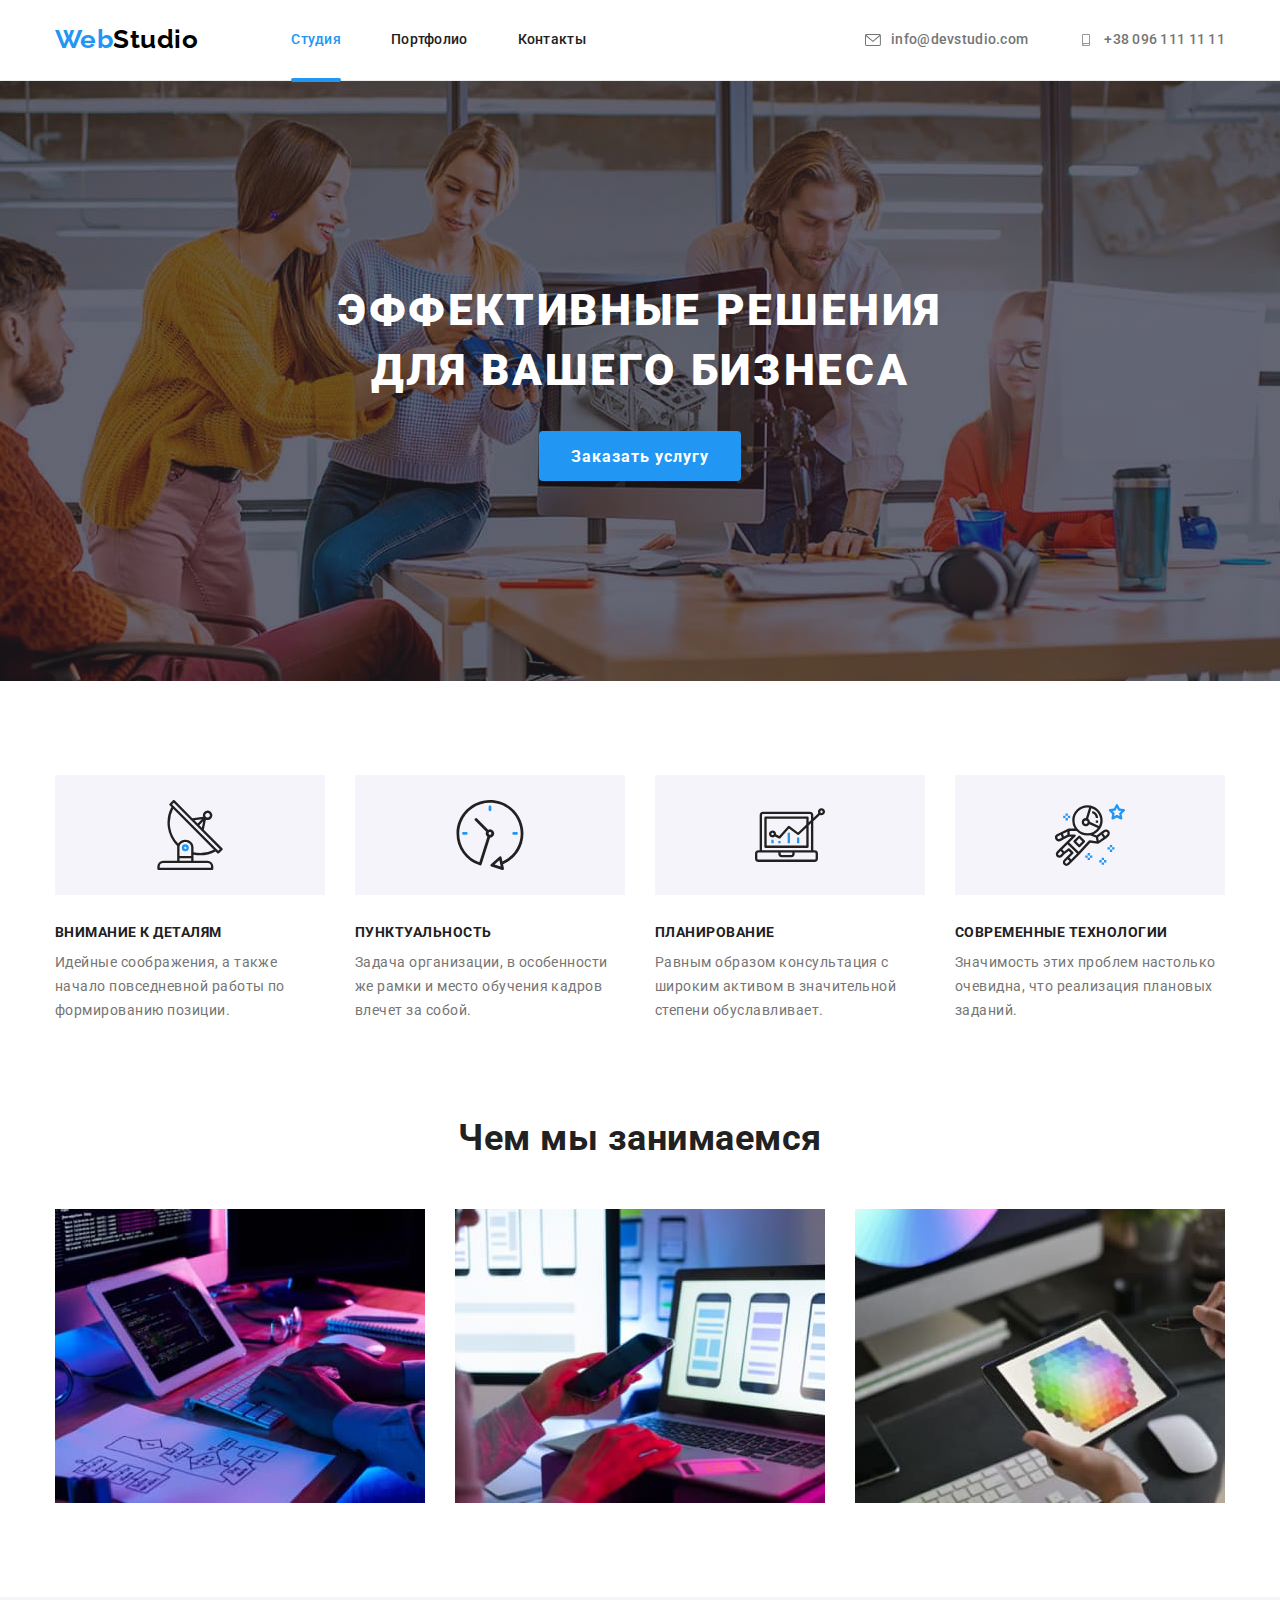
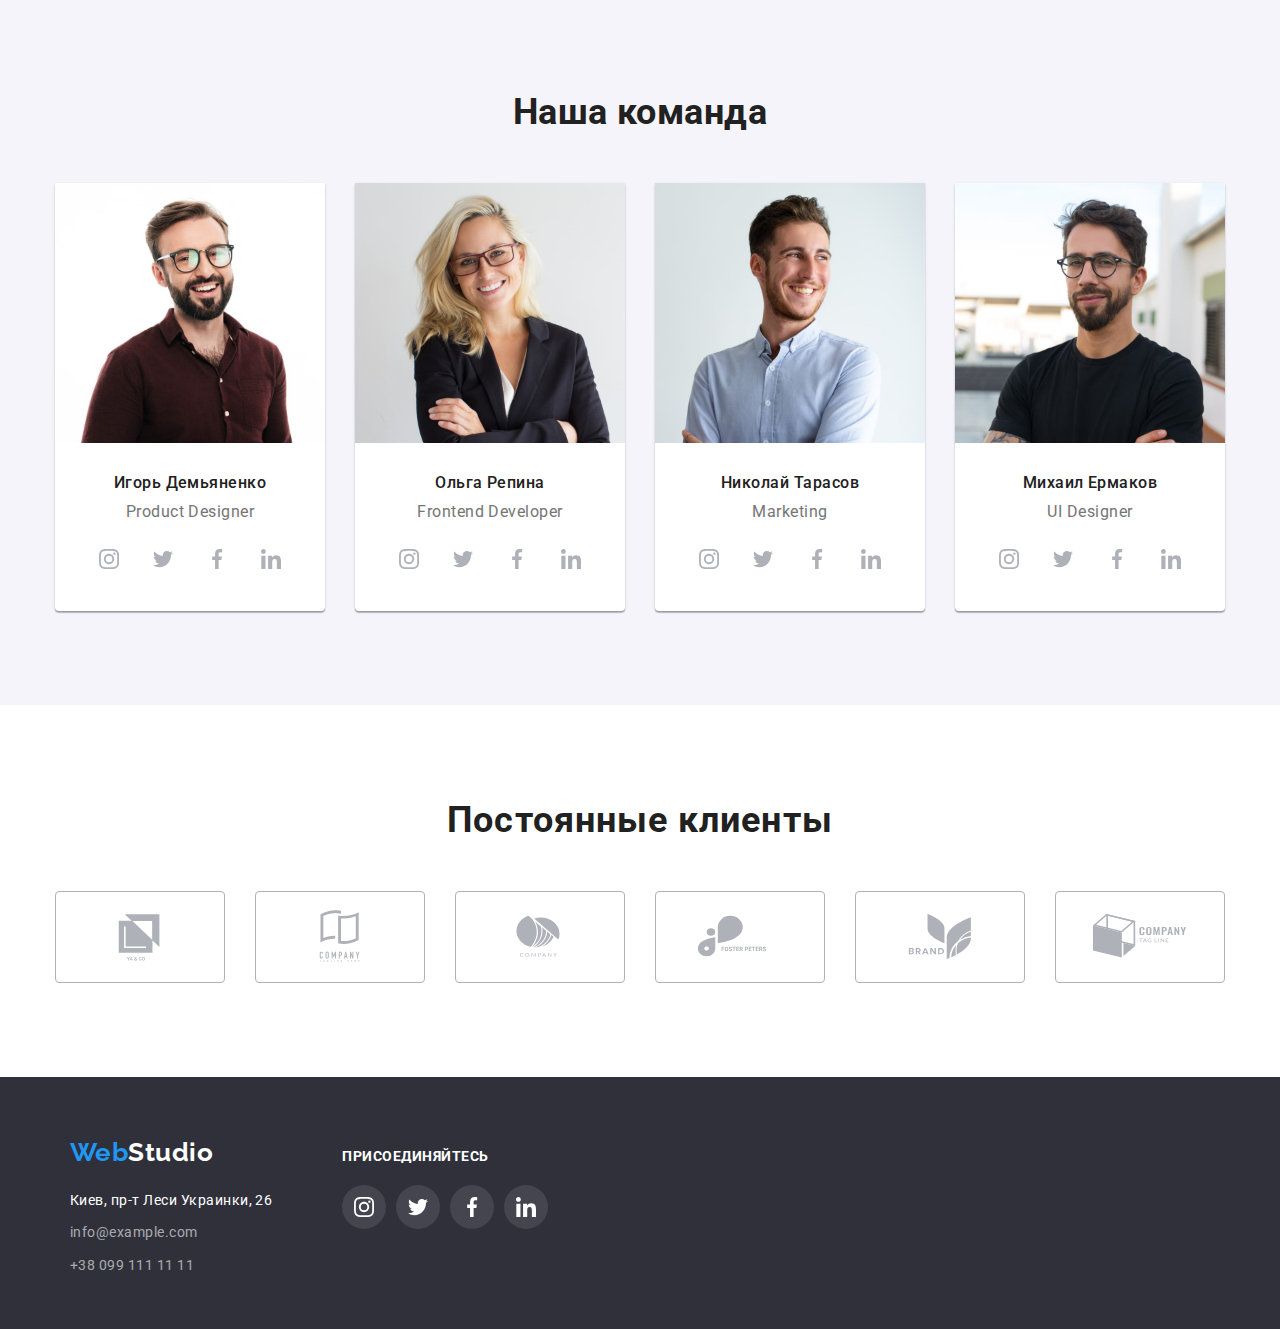
==== index.html @ 8237ca94 "Создает начало ДЗ № 5" ====
<!DOCTYPE html>
<html lang="en">
  <head>
    <meta charset="UTF-8" />
    <meta http-equiv="X-UA-Compatible" content="IE=edge" />
    <meta name="viewport" content="width=device-width, initial-scale=1.0" />
    <title>Document</title>
    <link
      href="https://fonts.googleapis.com/css2?family=Raleway:wght@700&family=Roboto:wght@400;500;700;900&display=swap"
      rel="stylesheet"
    />
    <link
      rel="stylesheet"
      href="https://cdnjs.cloudflare.com/ajax/libs/modern-normalize/1.1.0/modern-normalize.min.css"
    />
    <link rel="stylesheet" href="./css/styles.css" />
  </head>
  <body>
    <header class="header section">
      <div class="container">
        <a class="header-logo link" href="./index.html"
          ><span class="first-word">Web</span><span class="second-word">Studio</span></a
        >
        <nav class="header-nav">
          <ul class="header-list-nav list">
            <li class="header-item">
              <a class="header-link link active current" href="">Студия</a>
            </li>
            <li class="header-item">
              <a class="header-link link" href="./portfolio.html">Портфолио</a>
            </li>
            <li class="header-item"><a class="header-link link" href="">Контакты</a></li>
          </ul>
        </nav>
        <ul class="header-list-contact list">
          <li class="header-item">
            <a class="header-link link" href="mailto:info@devstudio.com">
              <svg class="contacts-icon" width="16" height="12">
                <use href="./images/sprite.svg#icon-envelope"></use>
              </svg>
              info@devstudio.com</a
            >
          </li>
          <li class="header-item">
            <a class="header-link link" href="tel:+380961111111">
              <svg class="contacts-icon" width="16" height="12">
                <use href="./images/sprite.svg#icon-smartphone"></use>
              </svg>
              +38 096 111 11 11</a
            >
          </li>
        </ul>
      </div>
    </header>
    <main>
      <!-- Секция герой! (hero) -->
      <section class="hero section">
        <div class="container">
          <h1 class="hero-title">Эффективные решения для вашего бизнеса</h1>
          <button type="button" class="btn">Заказать услугу</button>
        </div>
      </section>
      <!-- Секция наши особенности (features)-->
      <section class="features section">
        <div class="container">
          <h2 class="features-title visually-hidden">Наши преимущества</h2>
          <ul class="features-icon-list list">
            <li class="feature-icon-item">
              <svg class="feature-icon" width="70" height="70">
                <use class="icon" href="./images/sprite.svg#icon-antenna"></use>
              </svg>
            </li>
            <li class="feature-icon-item">
              <svg class="feature-icon" width="70" height="70">
                <use class="icon" href="./images/sprite.svg#icon-clock"></use>
              </svg>
            </li>
            <li class="feature-icon-item">
              <svg class="feature-icon" width="70" height="70">
                <use class="icon" href="./images/sprite.svg#icon-diagram"></use>
              </svg>
            </li>
            <li class="feature-icon-item">
              <svg class="feature-icon" width="70" height="70">
                <use class="icon" href="./images/sprite.svg#icon-astronaut"></use>
              </svg>
            </li>
          </ul>
          <ul class="features-list list">
            <li class="feature-item">
              <h3 class="feature-title">Внимание к деталям</h3>
              <p class="feature-text">
                Идейные соображения, а также начало повседневной работы по формированию позиции.
              </p>
            </li>
            <li class="feature-item">
              <h3 class="feature-title">Пунктуальность</h3>
              <p class="feature-text">
                Задача организации, в особенности же рамки и место обучения кадров влечет за собой.
              </p>
            </li>
            <li class="feature-item">
              <h3 class="feature-title">Планирование</h3>
              <p class="feature-text">
                Равным образом консультация с широким активом в значительной степени обуславливает.
              </p>
            </li>
            <li class="feature-item">
              <h3 class="feature-title">Современные технологии</h3>
              <p class="feature-text">
                Значимость этих проблем настолько очевидна, что реализация плановых заданий.
              </p>
            </li>
          </ul>
        </div>
      </section>
      <!-- Секция чем мы занимаемся (directions)-->
      <section class="directions section">
        <div class="container">
          <h2 class="directions-title">Чем мы занимаемся</h2>
          <ul class="directions-list list">
            <li class="direction-item">
              <img src="./images/box-a.jpg" width="370" height="294" alt="Пример работы №1" />
            </li>
            <li class="direction-item">
              <img src="./images/box-b.jpg" width="370" height="294" alt="Пример работы №2" />
            </li>
            <li class="direction-item">
              <img src="./images/box-c.jpg" width="370" height="294" alt="Пример работы №3" />
            </li>
          </ul>
        </div>
      </section>
      <!-- Секция наша команда (team)-->
      <section class="team section">
        <div class="container">
          <h2 class="team-title">Наша команда</h2>
          <ul class="team-cards-list list">
            <li class="team-card">
              <img
                src="./images/img-product-designer.jpg"
                width="270"
                height="260"
                alt="Игорь Демьяненко"
              />
              <div class="team-description">
                <h3 class="team-name">Игорь Демьяненко</h3>
                <p class="team-position">Product Designer</p>
                <ul class="social-list list">
                  <li class="social-item">
                    <a
                      class="social-link link"
                      href=""
                      target="_blank"
                      rel="nofollow noopener noreferrer"
                      aria-label="Ссылка на Instagram"
                    >
                      <svg class="social-icon" width="20" height="20">
                        <use href="./images/sprite.svg#icon-instagram"></use>
                      </svg>
                    </a>
                  </li>
                  <li class="social-item">
                    <a
                      class="social-link link"
                      href=""
                      target="_blank"
                      rel="nofollow noopener noreferrer"
                      aria-label="Ссылка на twitter"
                    >
                      <svg class="social-icon" width="20" height="20">
                        <use href="./images/sprite.svg#icon-twitter"></use>
                      </svg>
                    </a>
                  </li>
                  <li class="social-item">
                    <a
                      class="social-link link"
                      href=""
                      target="_blank"
                      rel="nofollow noopener noreferrer"
                      aria-label="Ссылка на facebook"
                    >
                      <svg class="social-icon" width="20" height="20">
                        <use href="./images/sprite.svg#icon-facebook"></use>
                      </svg>
                    </a>
                  </li>
                  <li class="social-item">
                    <a
                      class="social-link link"
                      href=""
                      target="_blank"
                      rel="nofollow noopener noreferrer"
                      aria-label="Ссылка на linkedin"
                    >
                      <svg class="social-icon" width="20" height="20">
                        <use href="./images/sprite.svg#icon-linkedin"></use>
                      </svg>
                    </a>
                  </li>
                </ul>
              </div>
            </li>
            <li class="team-card">
              <img
                src="./images/img-frontend-developer.jpg"
                width="270"
                height="260"
                alt="Ольга Репина"
              />
              <div class="team-description">
                <h3 class="team-name">Ольга Репина</h3>
                <p class="team-position">Frontend Developer</p>
                <ul class="social-list list">
                  <li class="social-item">
                    <a
                      class="social-link link"
                      href=""
                      target="_blank"
                      rel="nofollow noopener noreferrer"
                      aria-label="Ссылка на Instagram"
                    >
                      <svg class="social-icon" width="20" height="20">
                        <use href="./images/sprite.svg#icon-instagram"></use>
                      </svg>
                    </a>
                  </li>
                  <li class="social-item">
                    <a
                      class="social-link link"
                      href=""
                      target="_blank"
                      rel="nofollow noopener noreferrer"
                      aria-label="Ссылка на twitter"
                    >
                      <svg class="social-icon" width="20" height="20">
                        <use href="./images/sprite.svg#icon-twitter"></use>
                      </svg>
                    </a>
                  </li>
                  <li class="social-item">
                    <a
                      class="social-link link"
                      href=""
                      target="_blank"
                      rel="nofollow noopener noreferrer"
                      aria-label="Ссылка на facebook"
                    >
                      <svg class="social-icon" width="20" height="20">
                        <use href="./images/sprite.svg#icon-facebook"></use>
                      </svg>
                    </a>
                  </li>
                  <li class="social-item">
                    <a
                      class="social-link link"
                      href=""
                      target="_blank"
                      rel="nofollow noopener noreferrer"
                      aria-label="Ссылка на linkedin"
                    >
                      <svg class="social-icon" width="20" height="20">
                        <use href="./images/sprite.svg#icon-linkedin"></use>
                      </svg>
                    </a>
                  </li>
                </ul>
              </div>
            </li>
            <li class="team-card">
              <img
                src="./images/img-marketing.jpg"
                width="270"
                height="260"
                alt="Николай Тарасов"
              />
              <div class="team-description">
                <h3 class="team-name">Николай Тарасов</h3>
                <p class="team-position">Marketing</p>
                <ul class="social-list list">
                  <li class="social-item">
                    <a
                      class="social-link link"
                      href=""
                      target="_blank"
                      rel="nofollow noopener noreferrer"
                      aria-label="Ссылка на Instagram"
                    >
                      <svg class="social-icon" width="20" height="20">
                        <use href="./images/sprite.svg#icon-instagram"></use>
                      </svg>
                    </a>
                  </li>
                  <li class="social-item">
                    <a
                      class="social-link link"
                      href=""
                      target="_blank"
                      rel="nofollow noopener noreferrer"
                      aria-label="Ссылка на twitter"
                    >
                      <svg class="social-icon" width="20" height="20">
                        <use href="./images/sprite.svg#icon-twitter"></use>
                      </svg>
                    </a>
                  </li>
                  <li class="social-item">
                    <a
                      class="social-link link"
                      href=""
                      target="_blank"
                      rel="nofollow noopener noreferrer"
                      aria-label="Ссылка на facebook"
                    >
                      <svg class="social-icon" width="20" height="20">
                        <use href="./images/sprite.svg#icon-facebook"></use>
                      </svg>
                    </a>
                  </li>
                  <li class="social-item">
                    <a
                      class="social-link link"
                      href=""
                      target="_blank"
                      rel="nofollow noopener noreferrer"
                      aria-label="Ссылка на linkedin"
                    >
                      <svg class="social-icon" width="20" height="20">
                        <use href="./images/sprite.svg#icon-linkedin"></use>
                      </svg>
                    </a>
                  </li>
                </ul>
              </div>
            </li>
            <li class="team-card">
              <img
                src="./images/img-ui-designer.jpg"
                width="270"
                height="260"
                alt="Михаил Ермаков"
              />
              <div class="team-description">
                <h3 class="team-name">Михаил Ермаков</h3>
                <p class="team-position">UI Designer</p>
                <ul class="social-list list">
                  <li class="social-item">
                    <a
                      class="social-link link"
                      href=""
                      target="_blank"
                      rel="nofollow noopener noreferrer"
                      aria-label="Ссылка на Instagram"
                    >
                      <svg class="social-icon" width="20" height="20">
                        <use href="./images/sprite.svg#icon-instagram"></use>
                      </svg>
                    </a>
                  </li>
                  <li class="social-item">
                    <a
                      class="social-link link"
                      href=""
                      target="_blank"
                      rel="nofollow noopener noreferrer"
                      aria-label="Ссылка на twitter"
                    >
                      <svg class="social-icon" width="20" height="20">
                        <use href="./images/sprite.svg#icon-twitter"></use>
                      </svg>
                    </a>
                  </li>
                  <li class="social-item">
                    <a
                      class="social-link link"
                      href=""
                      target="_blank"
                      rel="nofollow noopener noreferrer"
                      aria-label="Ссылка на facebook"
                    >
                      <svg class="social-icon" width="20" height="20">
                        <use href="./images/sprite.svg#icon-facebook"></use>
                      </svg>
                    </a>
                  </li>
                  <li class="social-item">
                    <a
                      class="social-link link"
                      href=""
                      target="_blank"
                      rel="nofollow noopener noreferrer"
                      aria-label="Ссылка на linkedin"
                    >
                      <svg class="social-icon" width="20" height="20">
                        <use href="./images/sprite.svg#icon-linkedin"></use>
                      </svg>
                    </a>
                  </li>
                </ul>
              </div>
            </li>
          </ul>
        </div>
      </section>
      <!-- Секция постоянные клиенты (clients) -->
      <section class="clients section">
        <div class="container">
          <h2 class="clients-title">Постоянные клиенты</h2>
          <ul class="clients-list list">
            <li class="client-item">
              <a href="" class="client-link link">
                <svg class="client-ikon" width="106" height="60">
                  <use href="./images/sprite.svg#icon-logo1"></use>
                </svg>
              </a>
            </li>
            <li class="client-item">
              <a href="" class="client-link">
                <svg class="client-ikon" width="106" height="60">
                  <use href="./images/sprite.svg#icon-logo2"></use>
                </svg>
              </a>
            </li>
            <li class="client-item">
              <a href="" class="client-link">
                <svg class="client-ikon" width="106" height="60">
                  <use href="./images/sprite.svg#icon-logo3"></use>
                </svg>
              </a>
            </li>
            <li class="client-item">
              <a href="" class="client-link">
                <svg class="client-ikon" width="106" height="60">
                  <use href="./images/sprite.svg#icon-logo4"></use>
                </svg>
              </a>
            </li>
            <li class="client-item">
              <a href="" class="client-link">
                <svg class="client-ikon" width="106" height="60">
                  <use href="./images/sprite.svg#icon-logo5"></use>
                </svg>
              </a>
            </li>
            <li class="client-item">
              <a href="" class="client-link">
                <svg class="client-ikon" width="106" height="60">
                  <use href="./images/sprite.svg#icon-logo6"></use>
                </svg>
              </a>
            </li>
          </ul>
        </div>
      </section>
    </main>
    <!-- footer -->
    <footer class="footer section">
      <div class="container">
        <div class="logo-and-adress">
          <a class="logo link" href="./index.html"
            ><span class="first-word">Web</span><span class="third-word">Studio</span></a
          >
          <address class="address">
            <ul class="footer-address-list list">
              <li class="footer-address-item">
                <p class="footer-address-post">Киев, пр-т Леси Украинки, 26</p>
              </li>
              <li class="footer-address-item">
                <a class="footer-address-link link" href="mailto:info@example.com"
                  >info@example.com</a
                >
              </li>
              <li class="footer-address-item">
                <a class="footer-address-link link" href="tel:+380991111111">+38 099 111 11 11</a>
              </li>
            </ul>
          </address>
        </div>
        <div class="join">
          <p class="join-text">Присоединяйтесь</p>
          <ul class="social-list list">
            <li class="social-item">
              <a
                class="social-link link"
                href=""
                target="_blank"
                rel="nofollow noopener noreferrer"
                aria-label="Ссылка на instagram"
              >
                <svg class="social-icon" width="20" height="20">
                  <use href="./images/sprite.svg#icon-instagram"></use>
                </svg>
              </a>
            </li>
            <li class="social-item">
              <a
                class="social-link link"
                href=""
                target="_blank"
                rel="nofollow noopener noreferrer"
                aria-label="Ссылка на twitter"
              >
                <svg class="footer-social-icon" width="20" height="20">
                  <use href="./images/sprite.svg#icon-twitter"></use>
                </svg>
              </a>
            </li>
            <li class="social-item">
              <a
                class="social-link link"
                href=""
                target="_blank"
                rel="nofollow noopener noreferrer"
                aria-label="Ссылка на facebook"
              >
                <svg class="footer-social-icon" width="20" height="20">
                  <use href="./images/sprite.svg#icon-facebook"></use>
                </svg>
              </a>
            </li>
            <li class="social-item">
              <a
                class="social-link link"
                href=""
                target="_blank"
                rel="nofollow noopener noreferrer"
                aria-label="Ссылка на linkedin"
              >
                <svg class="footer-social-icon" width="20" height="20">
                  <use href="./images/sprite.svg#icon-linkedin"></use>
                </svg>
              </a>
            </li>
          </ul>
        </div>
      </div>
    </footer>
  </body>
</html>
---- css/styles.css ----
:root {
  --primary-text-color: #212121;
  --additional-text-color: #757575;
  --accent-color: #2196f3;
  --logo-text-color: #000000;
  --additional-accent-color: #ffffff;
  --mailto-tel-text-color: rgba(255, 255, 255, 0.6);
  --primary-background-color: #e5e5e5;
  --additional-background-color: #f5f4fa;
  --futer-background-color: #2f303a;
  --border-portfolio: #eeeeee;
  --border-line-heder: #ececec;
  --icon-color: #afb1b8;
  --icon-color-hover: #ffffff;
  --additional-icon-color-hover: #2196f3;
  --additional-icon-color-footer: #44454e;
}
/* ---------------BODY----------------- */
body {
  font-family: 'Roboto', 'Sans Serif';
  letter-spacing: 0.03em;
  color: var(--primary-text-color);
}
p,
h1,
h2,
h3,
h4,
h5,
h6 {
  margin: 0;
}
img,
svg {
  display: block;
}
.list {
  list-style: none;
  margin: 0;
  padding: 0;
}
.link {
  text-decoration: none;
}
.btn {
  cursor: pointer;
  border-radius: 4px;
}
.container {
  width: 1200px;
  padding-left: 15px;
  padding-right: 15px;
  margin-left: auto;
  margin-right: auto;
}
.section {
  margin-left: auto;
  margin-right: auto;
}
/* ------------------HEDER------------------ */
.header {
  background-color: var(--additional-accent-color);
  padding-top: 24px;
  padding-bottom: 25px;
}
.header.section {
  border-bottom: 1px solid var(--border-line-heder);
}
.header > .container {
  display: flex;
  justify-content: flex-start;
  align-items: center;
}
.header-logo {
  font-family: 'Raleway', 'Sans Serif';
  font-weight: 700;
  font-size: 26px;
  line-height: 1.2;
  display: block;
  margin-right: 93px;
}
.first-word {
  color: var(--accent-color);
}
.second-word {
  color: var(--logo-text-color);
}
.third-word {
  color: var(--additional-accent-color);
}
.header-list-nav {
  display: flex;
  justify-content: space-between;
  align-items: center;
}
.header-item + .header-item {
  margin-left: 50px;
}
.header-link {
  position: relative;
  font-weight: 500;
  font-size: 14px;
  line-height: 1.14;
  letter-spacing: 0.02em;
  display: flex;
  justify-content: space-between;
  align-items: center;
}
.header-nav .header-link {
  color: inherit;
}
.header .header-link:hover,
.header .header-link:focus,
.header .active {
  color: var(--accent-color);
}
.header-link.current::after {
  content: '';
  position: absolute;
  width: 100%;
  height: 4px;
  border-radius: 2px;
  background-color: var(--accent-color);
  bottom: -34px;
  left: 0;
}
.header-list-contact {
  display: flex;
  justify-content: center;
  align-items: center;
  margin-left: auto;
}
.header-list-contact .header-link {
  color: var(--additional-text-color);
}
.contacts-icon {
  margin-right: 10px;
  fill: currentColor;
}
.contacts-icon:hover,
.contacts-icon:focus {
  fill: currentColor;
}
/* ---------------HERO----------------- */
.hero {
  background-color: var(--futer-background-color);
  text-align: center;
  padding-top: 200px;
  padding-bottom: 200px;
  margin-bottom: 0;
  min-height: 600px;
  max-width: 1600px;
  background-image: linear-gradient(to right, rgba(47, 48, 58, 0.4), rgba(47, 48, 58, 0.4)),
    url(../images/img-hero.jpg);
  background-size: cover;
  background-position: center;
  background-repeat: no-repeat;
}
.hero-title {
  color: var(--additional-accent-color);
  font-weight: 900;
  font-size: 44px;
  line-height: 1.36;
  letter-spacing: 0.06em;
  text-transform: uppercase;
  width: 696px;
  margin-left: auto;
  margin-right: auto;
  margin-bottom: 30px;
}
.hero .btn {
  display: inline-block;
  min-width: 200px;
  height: 50px;
  font-weight: 700;
  font-size: 16px;
  line-height: 1.87;
  color: var(--additional-accent-color);
  letter-spacing: 0.06em;
  background-color: var(--accent-color);
  border: 1px solid transparent;
  border-radius: 4px;
  box-shadow: 0px 4px 4px rgba(0, 0, 0, 0.15);
  cursor: pointer;
  padding: 10px 31px;
  margin-left: auto;
  margin-right: auto;
}
/* ---------------SECTION FEATURES----------------- */
.features {
  padding-top: 94px;
  padding-bottom: 47px;
}
.visually-hidden {
  position: absolute;
  width: 1px;
  height: 1px;
  margin: -1px;
  padding: 0;
  overflow: hidden;
  border: 0;
  clip: rect(0 0 0 0);
}
.features-icon-list {
  width: 1170px;
  display: flex;
  justify-content: space-between;
  align-items: center;
}
.feature-icon-item {
  width: 270px;
  height: 120px;
  display: flex;
  justify-content: center;
  align-items: center;
  background-color: var(--additional-background-color);
}
.feature-icon-item:not(:last-child) {
  margin-right: 30px;
}
.feature-icon {
  width: 70px;
  height: 70px;
}
.feature-title {
  color: var(--primary-text-color);
  font-size: 14px;
  line-height: 1.14;
  text-transform: uppercase;
  margin-bottom: 10px;
}
.features-list {
  display: flex;
  justify-content: space-between;
  align-items: center;
  width: 1170px;
}
.feature-text {
  font-weight: 400;
  color: var(--additional-text-color);
  font-size: 14px;
  line-height: 1.71;
  width: 270px;
}
.feature-item:not(:last-child) {
  margin-right: 30px;
}
.feature-item {
  padding-top: 30px;
}
/* ---------------SECTION DIRECTIONS----------------- */
.directions {
  padding-top: 47px;
  padding-bottom: 94px;
}
.directions-title {
  color: var(--primary-text-color);
  font-size: 36px;
  line-height: 1.17;
  margin-top: 0;
  margin-bottom: 50px;
  text-align: center;
}
.directions-list {
  display: flex;
  justify-content: space-between;
  align-items: center;
  width: 1170px;
}
.direction-item:not(:last-child) {
  padding-right: 30px;
}
/* ---------------SECTION TEAM----------------- */
.team {
  background-color: var(--additional-background-color);
  padding-top: 94px;
  padding-bottom: 94px;
}
.team-title {
  color: var(--primary-text-color);
  font-size: 36px;
  line-height: 1.17;
  text-align: center;
  margin-bottom: 50px;
}
.team-cards-list {
  display: flex;
  justify-content: space-between;
  align-items: center;
  width: 1170px;
}
.team-card:not(:last-child) {
  margin-right: 30px;
}
.team-card {
  background-color: var(--additional-accent-color);
  box-shadow: 0px 1px 3px rgba(0, 0, 0, 0.12), 0px 1px 1px rgba(0, 0, 0, 0.14),
    0px 2px 1px rgba(0, 0, 0, 0.2);
  border-radius: 0px 0px 4px 4px;
  width: 270px;
}
.team-description {
  padding-top: 30px;
  padding-bottom: 30px;
  padding-right: 32px;
  padding-left: 32px;
}
.team-name {
  color: var(--primary-text-color);
  font-weight: 500;
  font-size: 16px;
  line-height: 1.19;
  text-align: center;
  margin-bottom: 10px;
}
.team-position {
  font-weight: 400;
  color: var(--additional-text-color);
  font-size: 16px;
  line-height: 1.19;
  text-align: center;
  display: block;
  margin-bottom: 16px;
}
.social-list {
  display: flex;
  justify-content: center;
  align-items: center;
  width: 206px;
}
.social-item:not(:last-child) {
  margin-right: 10px;
}
.social-link:hover,
.social-link:focus {
  background-color: var(--accent-color);
  color: var(--icon-color-hover);
}
.social-link {
  display: flex;
  align-items: center;
  justify-content: center;
  width: 44px;
  height: 44px;
  border-radius: 50%;
  color: var(--icon-color);
}
.social-icon {
  fill: currentColor;
}
.social-link:hover svg,
.social-link:focus svg {
  fill: currentColor;
}

/* ---------------CLIENT----------------- */
.clients {
  padding-top: 94px;
  padding-bottom: 94px;
}
.clients-title {
  font-weight: bold;
  font-size: 36px;
  line-height: 1.17;
  text-align: center;
  letter-spacing: 0.03em;
  color: var(--primary-text-color);
  margin-bottom: 50px;
}
.clients-list {
  display: flex;
  justify-content: space-between;
  align-items: center;
  width: 1170px;
}
.client-item:not(:last-child) {
  margin-right: 30px;
}
.client-link {
  display: flex;
  justify-content: center;
  align-items: center;
  width: 170px;
  height: 92px;
  border: 1px solid var(--icon-color);
  border-radius: 4px;
}
.client-link:hover,
.client-linkfocus {
  border: 1px solid var(--additional-icon-color-hover);
  cursor: pointer;
}
.client-link:hover svg,
.client-link:focus svg {
  --color4: var(--additional-icon-color-hover);
  --color2: var(--additional-icon-color-hover);
}
.client-ikon {
  --color2: var(--icon-color);
}

/* ---------------FOOTER----------------- */
.footer {
  background-color: var(--futer-background-color);
  padding-top: 60px;
  padding-bottom: 60px;
  height: 252px;
}
footer .container {
  display: flex;
  justify-content: flex-start;
  align-items: flex-start;
  width: 1170px;
}
.logo-and-adress {
  margin-right: 70px;
}
.footer .logo {
  display: block;
  font-family: 'Raleway', 'Sans Serif';
  font-weight: 700;
  font-size: 26px;
  line-height: 1.2;
  margin-bottom: 20px;
}
.footer-address-item:not(:last-child) {
  margin-bottom: 9px;
}
.footer-address-post,
.footer-address-link {
  font-style: normal;
  font-weight: 400;
  font-size: 14px;
  line-height: 1.71;
}
.footer-address-post {
  color: var(--additional-accent-color);
}
.footer-address-link {
  color: var(--mailto-tel-text-color);
}
.footer-address-link:hover,
.footer-address-link:focus {
  color: var(--accent-color);
}
.join {
  padding-top: 12px;
  padding-bottom: 40px;
}
.join-text {
  font-weight: bold;
  font-size: 14px;
  line-height: 1.14;
  text-transform: uppercase;
  color: var(--additional-accent-color);
  margin-bottom: 20px;
}
.social-list {
  display: flex;
  justify-content: center;
  align-items: center;
  width: 206px;
}
.social-item:not(:last-child) {
  margin-right: 10px;
}
footer .social-link {
  display: flex;
  align-items: center;
  justify-content: center;
  width: 44px;
  height: 44px;
  border-radius: 50%;
  background-color: var(--additional-icon-color-footer);
  color: var(--icon-color-hover);
}
.social-link:hover,
.social-link:focus {
  background-color: var(--accent-color);
}
.footer-social-icon {
  fill: currentColor;
}

/* ---------------PAGE PORTFOLIO----------------- */
/* ---------------SECTION PORTFOLIO----------------- */
.portfolio.section {
  padding-top: 94px;
  padding-bottom: 94px;
}
.filters-list {
  display: flex;
  justify-content: center;
  align-items: center;
  padding-bottom: 16px;
  margin-bottom: 34px;
}
.filter-item:not(:last-child) {
  margin-right: 8px;
}
.filter-item > .filter-button {
  display: block;
  font-weight: 500;
  font-size: 16px;
  line-height: 1.62;
  text-align: center;
  letter-spacing: 0.03em;
  color: var(--primary-text-color);
  background-color: var(--additional-background-color);
  padding-top: 6px;
  padding-bottom: 6px;
  padding-right: 22px;
  padding-left: 22px;
  border: none;
}
.filter-button:hover,
.filter-button:focus {
  background-color: var(--accent-color);
  color: var(--additional-accent-color);
  box-shadow: 0px 3px 1px rgba(0, 0, 0, 0.1), 0px 1px 2px rgba(0, 0, 0, 0.08),
    0px 2px 2px rgba(0, 0, 0, 0.12);
}
.filter-button:not(:last-child) {
  margin-right: 8px;
}
/* ---------------PROJECTS----------------- */
.projects-list {
  display: flex;
  flex-wrap: wrap;
  justify-content: space-between;
  margin: -15px;
}
.project-item {
  width: 370px;
  margin: 15px;
}
.project-name {
  font-size: 18px;
  line-height: 2;
  letter-spacing: 0.06em;
  color: var(--primary-text-color);
  margin-bottom: 4px;
}
.project-type {
  font-weight: normal;
  font-size: 16px;
  line-height: 1.87;
  color: var(--additional-text-color);
}

.project-item:hover,
.project-item:focus {
  background: var(--additional-accent-color);
  border-bottom: 1px solid var(--border-portfolio);
  box-sizing: border-box;
  box-shadow: 0px 1px 1px rgba(0, 0, 0, 0.12), 0px 4px 4px rgba(0, 0, 0, 0.06),
    1px 4px 6px rgba(0, 0, 0, 0.16);
}
.project-description {
  padding: 20px 24px;
  border: 1px solid var(--border-portfolio);
  border-top: none;
}
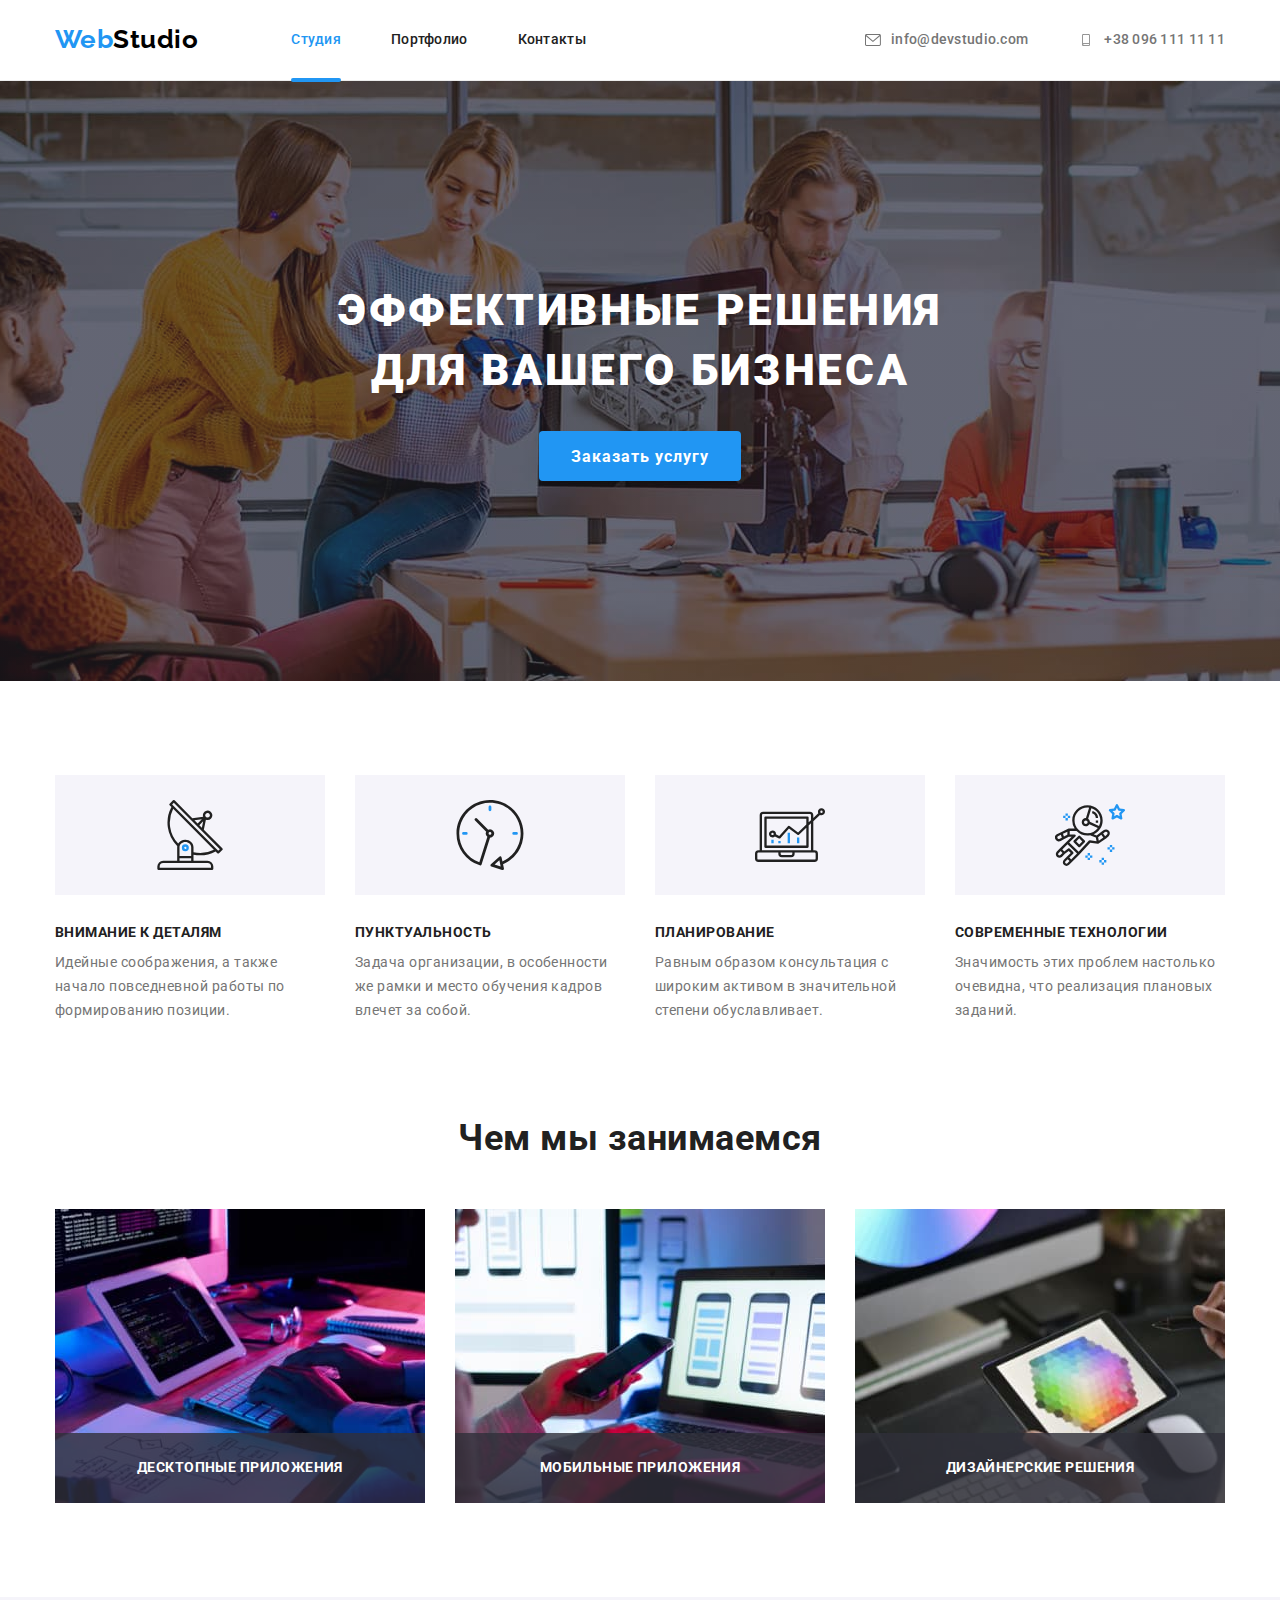
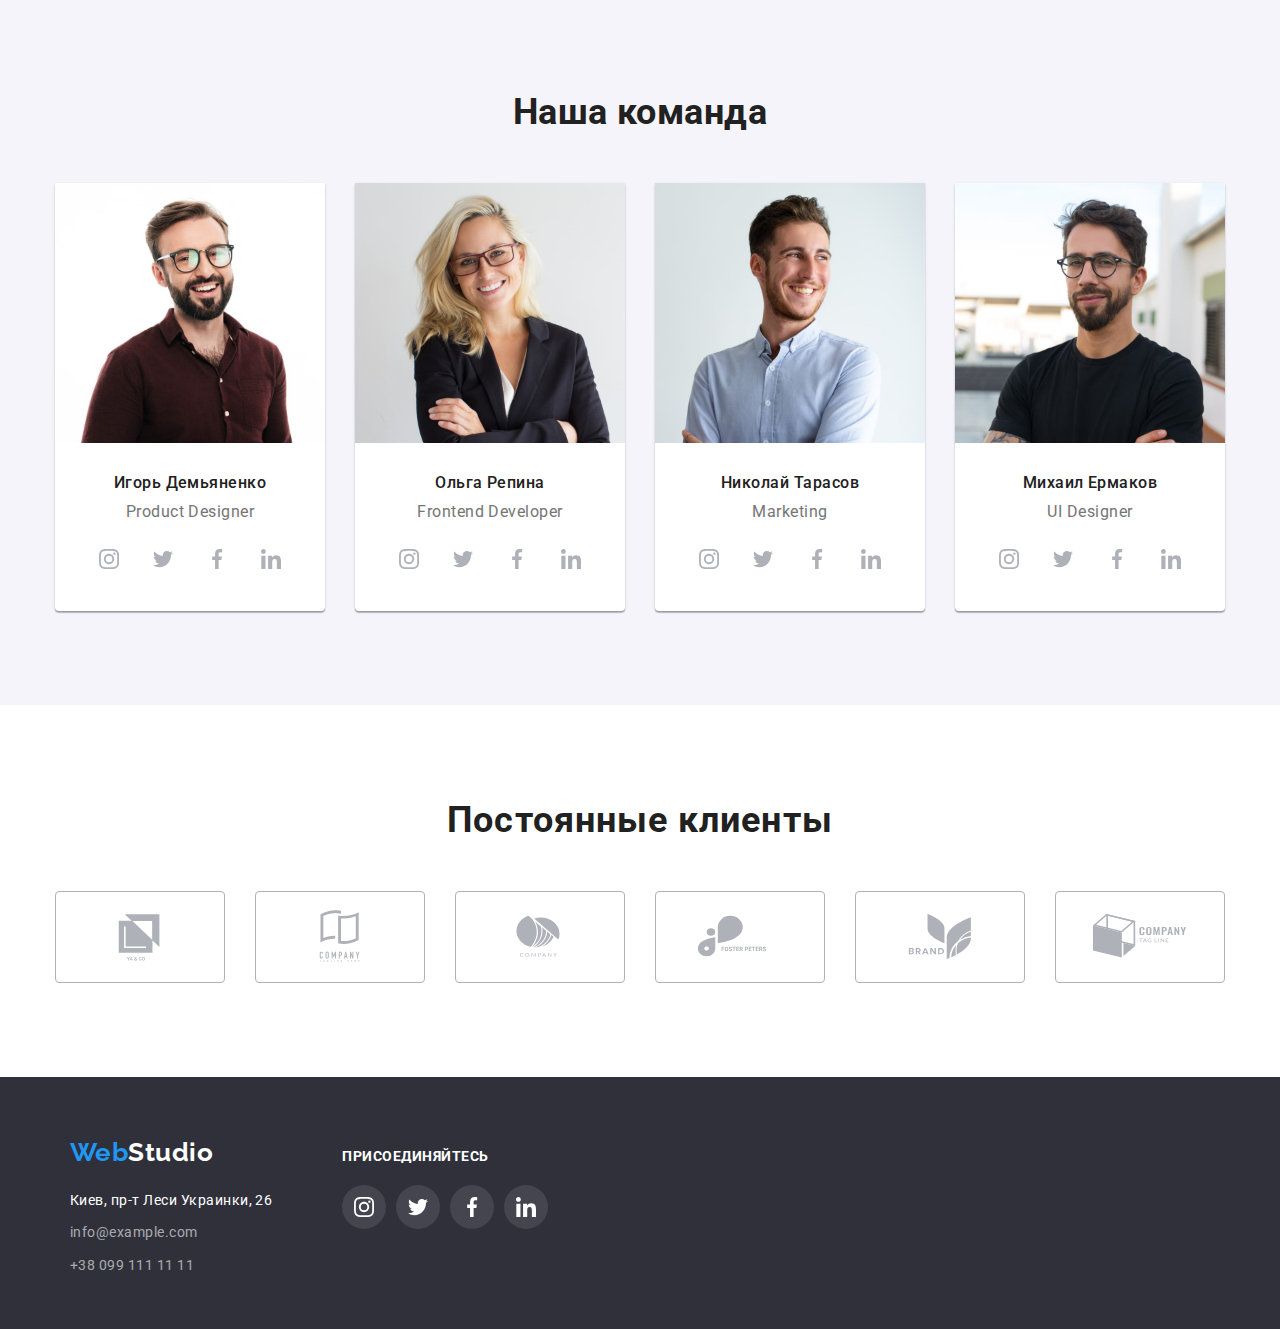
==== commit 158230af: "Секция direction" ====
--- a/index.html
+++ b/index.html
@@ -121,12 +121,15 @@
           <ul class="directions-list list">
             <li class="direction-item">
               <img src="./images/box-a.jpg" width="370" height="294" alt="Пример работы №1" />
+              <p class="lable">Десктопные приложения</p>
             </li>
             <li class="direction-item">
               <img src="./images/box-b.jpg" width="370" height="294" alt="Пример работы №2" />
+              <p class="lable">Мобильные приложения</p>
             </li>
             <li class="direction-item">
               <img src="./images/box-c.jpg" width="370" height="294" alt="Пример работы №3" />
+              <p class="lable">Дизайнерские решения</p>
             </li>
           </ul>
         </div>
--- a/css/styles.css
+++ b/css/styles.css
@@ -268,7 +268,28 @@
   width: 1170px;
 }
 .direction-item:not(:last-child) {
-  padding-right: 30px;
+  margin-right: 30px;
+}
+.direction-item {
+  position: relative;
+}
+.lable {
+  position: absolute;
+  height: 70px;
+  width: 100%;
+  bottom: 0;
+  left: 0;
+  background-color: rgba(47, 48, 58, 0.8);
+  font-weight: bold;
+  font-size: 14px;
+  line-height: 1.14px;
+  text-align: center;
+  letter-spacing: 0.03em;
+  text-transform: uppercase;
+  display: flex;
+  justify-content: center;
+  align-items: center;
+  color: var(--additional-accent-color);
 }
 /* ---------------SECTION TEAM----------------- */
 .team {
